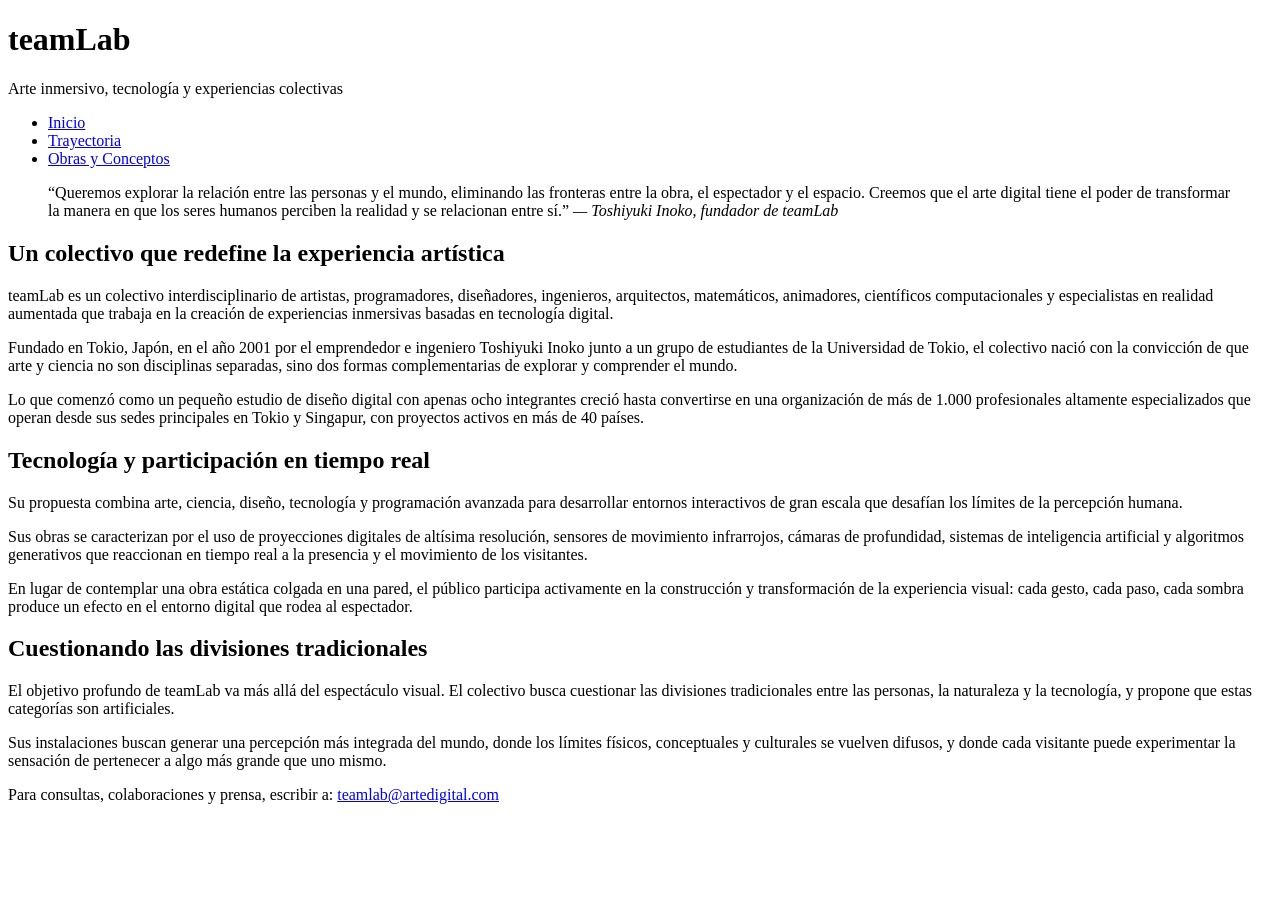
==== index.html @ 9d1a85b4 "Creación de la estructura de archivos y carpetas del sitio web" ====
<!DOCTYPE html>
<html lang="es">
    <head>
        <meta charset="UTF-8">
        <meta name="viewport" content="width" initial-scale="1.0">
        <title>Inicio -teamLab</title>
        <link rel="preconnect" href="https://fonts.googleapis.com">
        <link rel="preconnect" href="https://fonts.gstatic.com" crossorigin>
        <link href="https://fonts.googleapis.com/css2?family=Glegoo:wght@400;700&display=swap" rel="stylesheet">
    </head>
    <body>

        <div class="contenedor principal">

            <header>
                <h1>teamLab</h1>
                <p>Arte inmersivo, tecnología y experiencias colectivas</p>
            </header>

        <nav>
            <ul>
                <li><a href="index.html"class="activo">Inicio</a></li>
                <li><a href="trayectoria.html">Trayectoria</a></li>
                <li><a href="obras.html">Obras y Conceptos</a></li>
            </ul>
        </nav>

         <main>
            <section>
                <blockquote>
                    “Queremos explorar la relación entre las personas y el mundo, eliminando las fronteras entre la obra, el espectador y el espacio. Creemos que el arte digital tiene el poder de transformar la manera en que los seres humanos perciben la realidad y se relacionan entre sí.”
                    <cite>— Toshiyuki Inoko, fundador de teamLab</cite>
                </blockquote>
            </section>

            <section>
                 <h2>Un colectivo que redefine la experiencia artística</h2>
                <p>teamLab es un colectivo interdisciplinario de artistas, programadores, diseñadores, ingenieros, arquitectos, matemáticos, animadores, científicos computacionales y especialistas en realidad aumentada que trabaja en la creación de experiencias inmersivas basadas en tecnología digital.</p>
                <p>Fundado en Tokio, Japón, en el año 2001 por el emprendedor e ingeniero Toshiyuki Inoko junto a un grupo de estudiantes de la Universidad de Tokio, el colectivo nació con la convicción de que arte y ciencia no son disciplinas separadas, sino dos formas complementarias de explorar y comprender el mundo.</p>
                <p>Lo que comenzó como un pequeño estudio de diseño digital con apenas ocho integrantes creció hasta convertirse en una organización de más de 1.000 profesionales altamente especializados que operan desde sus sedes principales en Tokio y Singapur, con proyectos activos en más de 40 países.</p>
            </section>

            <section>
                <h2>Tecnología y participación en tiempo real</h2>
                <p>Su propuesta combina arte, ciencia, diseño, tecnología y programación avanzada para desarrollar entornos interactivos de gran escala que desafían los límites de la percepción humana.</p>
                <p>Sus obras se caracterizan por el uso de proyecciones digitales de altísima resolución, sensores de movimiento infrarrojos, cámaras de profundidad, sistemas de inteligencia artificial y algoritmos generativos que reaccionan en tiempo real a la presencia y el movimiento de los visitantes.</p>
                <p>En lugar de contemplar una obra estática colgada en una pared, el público participa activamente en la construcción y transformación de la experiencia visual: cada gesto, cada paso, cada sombra produce un efecto en el entorno digital que rodea al espectador.</p>
            </section>

            <section>
                <h2>Cuestionando las divisiones tradicionales</h2>
                <p>El objetivo profundo de teamLab va más allá del espectáculo visual. El colectivo busca cuestionar las divisiones tradicionales entre las personas, la naturaleza y la tecnología, y propone que estas categorías son artificiales.</p>
                <p>Sus instalaciones buscan generar una percepción más integrada del mundo, donde los límites físicos, conceptuales y culturales se vuelven difusos, y donde cada visitante puede experimentar la sensación de pertenecer a algo más grande que uno mismo.</p>
            </section>
        </main>

        <footer>
            <p>Para consultas, colaboraciones y prensa, escribir a: <a href="mailto:teamlab@artedigital.com">teamlab@artedigital.com</a></p>
        </footer>

    </div> 
</body>
</html>
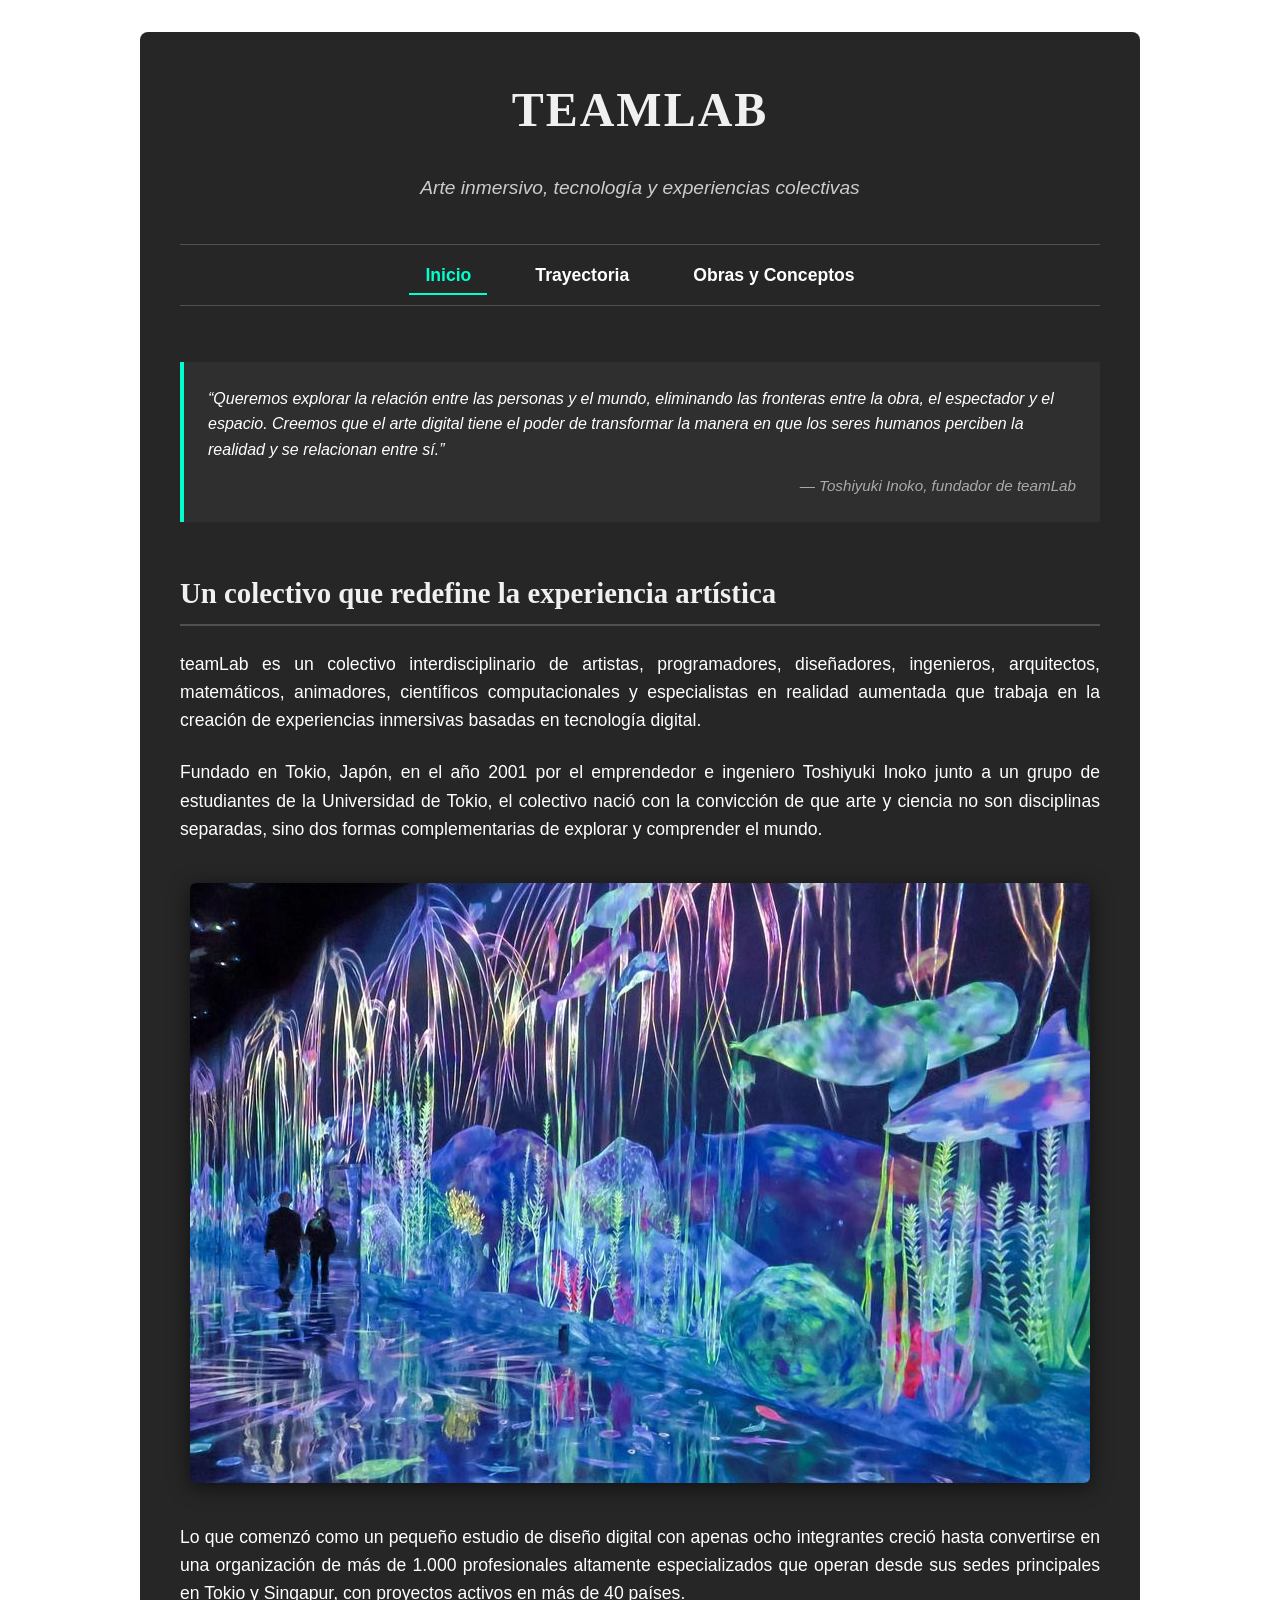
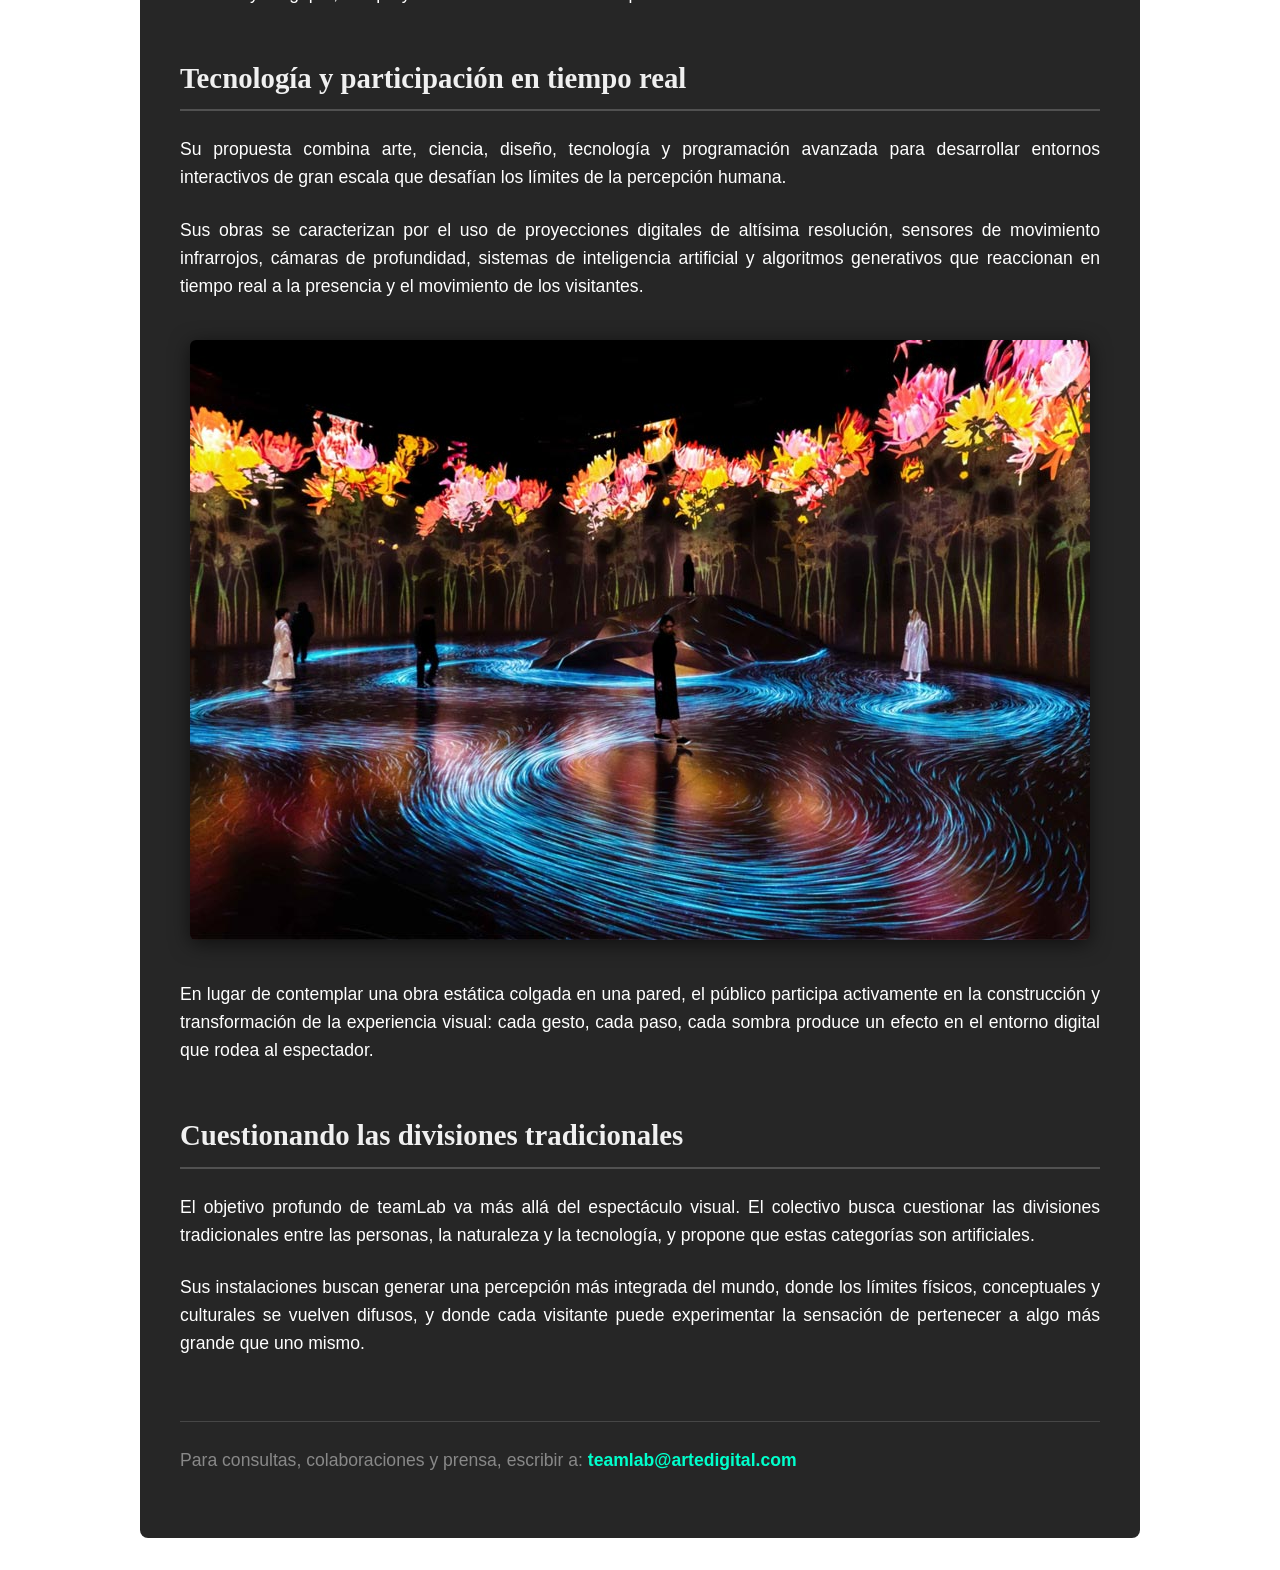
==== commit dfb308c8: "archivo css con sus comentarios" ====
--- a/index.html
+++ b/index.html
@@ -7,25 +7,32 @@
         <link rel="preconnect" href="https://fonts.googleapis.com">
         <link rel="preconnect" href="https://fonts.gstatic.com" crossorigin>
         <link href="https://fonts.googleapis.com/css2?family=Glegoo:wght@400;700&display=swap" rel="stylesheet">
+        <link rel="stylesheet" href="css/style.css">
     </head>
     <body>
 
-        <div class="contenedor principal">
+        <!-- CONTENEDOR PRINCIPAL: Envuelve todo el contenido para limitar el ancho máximo en píxeles -->
+        <div class="contenedor-principal">
 
+            <!-- ENCABEZADO: Título principal del sitio web y bajada conceptual -->
             <header>
                 <h1>teamLab</h1>
                 <p>Arte inmersivo, tecnología y experiencias colectivas</p>
             </header>
 
-        <nav>
+            <!-- MENÚ DE NAVEGACIÓN: Enlaces horizontales para recorrer el sitio web -->
+            <nav>
             <ul>
                 <li><a href="index.html"class="activo">Inicio</a></li>
                 <li><a href="trayectoria.html">Trayectoria</a></li>
                 <li><a href="obras.html">Obras y Conceptos</a></li>
             </ul>
-        </nav>
+            </nav>
 
-         <main>
+            <!-- CONTENIDO PRINCIPAL DE LA PÁGINA DE INICIO -->
+            <main>
+
+                <!-- SECCIÓN: Cita destacada del fundador -->
             <section>
                 <blockquote>
                     “Queremos explorar la relación entre las personas y el mundo, eliminando las fronteras entre la obra, el espectador y el espacio. Creemos que el arte digital tiene el poder de transformar la manera en que los seres humanos perciben la realidad y se relacionan entre sí.”
@@ -33,27 +40,34 @@
                 </blockquote>
             </section>
 
+            <!-- SECCIÓN: Introducción al colectivo interdisciplinario -->
             <section>
                  <h2>Un colectivo que redefine la experiencia artística</h2>
                 <p>teamLab es un colectivo interdisciplinario de artistas, programadores, diseñadores, ingenieros, arquitectos, matemáticos, animadores, científicos computacionales y especialistas en realidad aumentada que trabaja en la creación de experiencias inmersivas basadas en tecnología digital.</p>
                 <p>Fundado en Tokio, Japón, en el año 2001 por el emprendedor e ingeniero Toshiyuki Inoko junto a un grupo de estudiantes de la Universidad de Tokio, el colectivo nació con la convicción de que arte y ciencia no son disciplinas separadas, sino dos formas complementarias de explorar y comprender el mundo.</p>
+                <img src="img/teamlab-1.jpg" alt="Instalación interactiva de teamLab con proyecciones de peces y ballenas digitales">
                 <p>Lo que comenzó como un pequeño estudio de diseño digital con apenas ocho integrantes creció hasta convertirse en una organización de más de 1.000 profesionales altamente especializados que operan desde sus sedes principales en Tokio y Singapur, con proyectos activos en más de 40 países.</p>
             </section>
 
+            <!-- SECCIÓN: Detalle técnico de la tecnología utilizada -->
             <section>
                 <h2>Tecnología y participación en tiempo real</h2>
                 <p>Su propuesta combina arte, ciencia, diseño, tecnología y programación avanzada para desarrollar entornos interactivos de gran escala que desafían los límites de la percepción humana.</p>
                 <p>Sus obras se caracterizan por el uso de proyecciones digitales de altísima resolución, sensores de movimiento infrarrojos, cámaras de profundidad, sistemas de inteligencia artificial y algoritmos generativos que reaccionan en tiempo real a la presencia y el movimiento de los visitantes.</p>
+                <img src="img/teamlab-2.jpg" alt="Visitantes caminando sobre un suelo interactivo con proyecciones dinámicas de flores rojas">
                 <p>En lugar de contemplar una obra estática colgada en una pared, el público participa activamente en la construcción y transformación de la experiencia visual: cada gesto, cada paso, cada sombra produce un efecto en el entorno digital que rodea al espectador.</p>
             </section>
 
+            <!-- SECCIÓN: Propósito filosófico profundo -->
             <section>
                 <h2>Cuestionando las divisiones tradicionales</h2>
                 <p>El objetivo profundo de teamLab va más allá del espectáculo visual. El colectivo busca cuestionar las divisiones tradicionales entre las personas, la naturaleza y la tecnología, y propone que estas categorías son artificiales.</p>
                 <p>Sus instalaciones buscan generar una percepción más integrada del mundo, donde los límites físicos, conceptuales y culturales se vuelven difusos, y donde cada visitante puede experimentar la sensación de pertenecer a algo más grande que uno mismo.</p>
             </section>
+
         </main>
 
+        <!-- PIE DE PÁGINA: Información de contacto -->
         <footer>
             <p>Para consultas, colaboraciones y prensa, escribir a: <a href="mailto:teamlab@artedigital.com">teamlab@artedigital.com</a></p>
         </footer>
--- a/css/style.css
+++ b/css/style.css
@@ -0,0 +1,179 @@
+/* Limpio los márgenes por defecto para que no me queden espacios raros */
+* {
+    margin: 0;
+    padding: 0;
+    box-sizing: border-box; /* Para que el padding no me deforme los anchos */
+}
+
+body {
+    /* Dejo el fondo fijo en las tres páginas como se pide */
+    background-image: url('img/fondo.jpg');
+    background-attachment: fixed;
+    background-size: cover;
+    background-position: center;
+    
+    /* Fuente clásica para el texto general para que sea legible */
+    font-family: Arial, Helvetica, sans-serif;
+    color: #ffffff;
+    line-height: 1.6;
+}
+
+/* El contenedor principal con el ancho máximo y centrado */
+.contenedor-principal {
+    max-width: 1000px; 
+    width: 90%;        /* Para que se adapte bien si se achica la pantalla */
+    margin: 2rem auto; /* Centrado automático arriba y abajo */
+    padding: 2.5rem;   
+    background-color: rgba(0, 0, 0, 0.85); /* Fondo oscuro transparente para que se lea el texto */
+    border-radius: 8px; 
+}
+
+/* Uso la tipografía de Google Fonts solo para los títulos */
+h1, h2, h3 {
+    font-family: 'Glegoo', serif; 
+    font-weight: 700;
+    margin-bottom: 1.5rem;
+    color: #f0f0f0;
+}
+
+h1 {
+    font-size: 3rem;
+    text-align: center;
+    text-transform: uppercase;
+    letter-spacing: 2px;
+}
+
+header p {
+    text-align: center;
+    font-size: 1.2rem;
+    margin-bottom: 2.5rem;
+    font-style: italic;
+    color: #cccccc;
+}
+
+h2 {
+    font-size: 1.8rem;
+    margin-top: 3rem;
+    border-bottom: 2px solid rgba(255, 255, 255, 0.2); /* Línea sutil decorativa abajo */
+    padding-bottom: 0.5rem;
+}
+
+h3 {
+    font-size: 1.4rem;
+    margin-top: 2rem;
+    color: #00ffcc; /* Color destacado para los nombres de las obras */
+}
+
+/* Espaciado de los párrafos para que no quede todo pegado */
+p {
+    font-size: 1.1rem;
+    margin-bottom: 1.5rem; 
+    text-align: justify;   
+}
+
+/* Menú de navegación horizontal usando flexbox */
+nav {
+    margin-bottom: 3.5rem;
+}
+
+nav ul {
+    list-style: none;
+    display: flex;             /* Pone los elementos uno al lado del otro */
+    justify-content: center;   /* Centra todo el menú */
+    gap: 2rem;                 /* Separación entre los botones */
+    padding: 1rem 0;
+    border-top: 1px solid rgba(255, 255, 255, 0.2);
+    border-bottom: 1px solid rgba(255, 255, 255, 0.2);
+}
+
+/* Estados de los enlaces de navegación */
+
+/* Link normal sin visitar */
+nav ul li a:link {
+    color: #ffffff;
+    text-decoration: none;
+    font-size: 1.1rem;
+    font-weight: bold;
+    padding: 0.5rem 1rem;
+    transition: all 0.3s ease; /* Transición suave para el efecto hover */
+}
+
+/* Link visitado: le mantengo el color para que no se ponga violeta */
+nav ul li a:visited {
+    color: #ffffff;
+}
+
+/* Efecto al pasar el mouse por encima */
+nav ul li a:hover {
+    color: #00ffcc;
+    background-color: rgba(255, 255, 255, 0.1);
+    border-radius: 4px;
+}
+
+/* Cuando se hace click en el enlace */
+nav ul li a:active {
+    color: #00b38f;
+}
+
+/* Estilo para saber en qué página está parado el usuario */
+nav ul li a.activo {
+    color: #00ffcc;
+    border-bottom: 2px solid #00ffcc;
+}
+
+/* Estilos para que las imágenes y el video de YouTube sean adaptables */
+img, iframe {
+    display: block;
+    max-width: 100%; /* No deja que se pasen del ancho del contenedor */
+    height: auto;
+    margin: 2.5rem auto; /* Centrado automático con espacio arriba y abajo */
+    border-radius: 6px;
+    box-shadow: 0 4px 20px rgba(0, 0, 0, 0.6); 
+}
+
+/* Configuración para que el video mantenga la proporción 16:9 */
+iframe {
+    width: 100%;
+    aspect-ratio: 16 / 9; 
+    border: none;
+}
+
+/* Bloque de cita destacada en el inicio */
+blockquote {
+    background-color: rgba(255, 255, 255, 0.04);
+    border-left: 4px solid #00ffcc; /* Borde de color a la izquierda */
+    padding: 1.5rem;
+    margin: 3rem 0;
+    font-style: italic;
+}
+
+blockquote cite {
+    display: block;
+    margin-top: 0.7rem;
+    font-size: 0.95rem;
+    color: #aaaaaa;
+    text-align: right;
+}
+
+/* Estilos del pie de página */
+footer {
+    margin-top: 4rem;
+    padding-top: 1.5rem;
+    border-top: 1px solid rgba(255, 255, 255, 0.15);
+    text-align: center;
+    font-size: 0.95rem;
+    color: #888888;
+}
+
+/* Estados del enlace del correo en el footer */
+footer a:link, footer a:visited {
+    color: #00ffcc;
+    text-decoration: none;
+    font-weight: bold;
+    transition: color 0.3s ease;
+}
+
+footer a:hover, footer a:active {
+    color: #ffffff;
+    text-decoration: underline; 
+}
